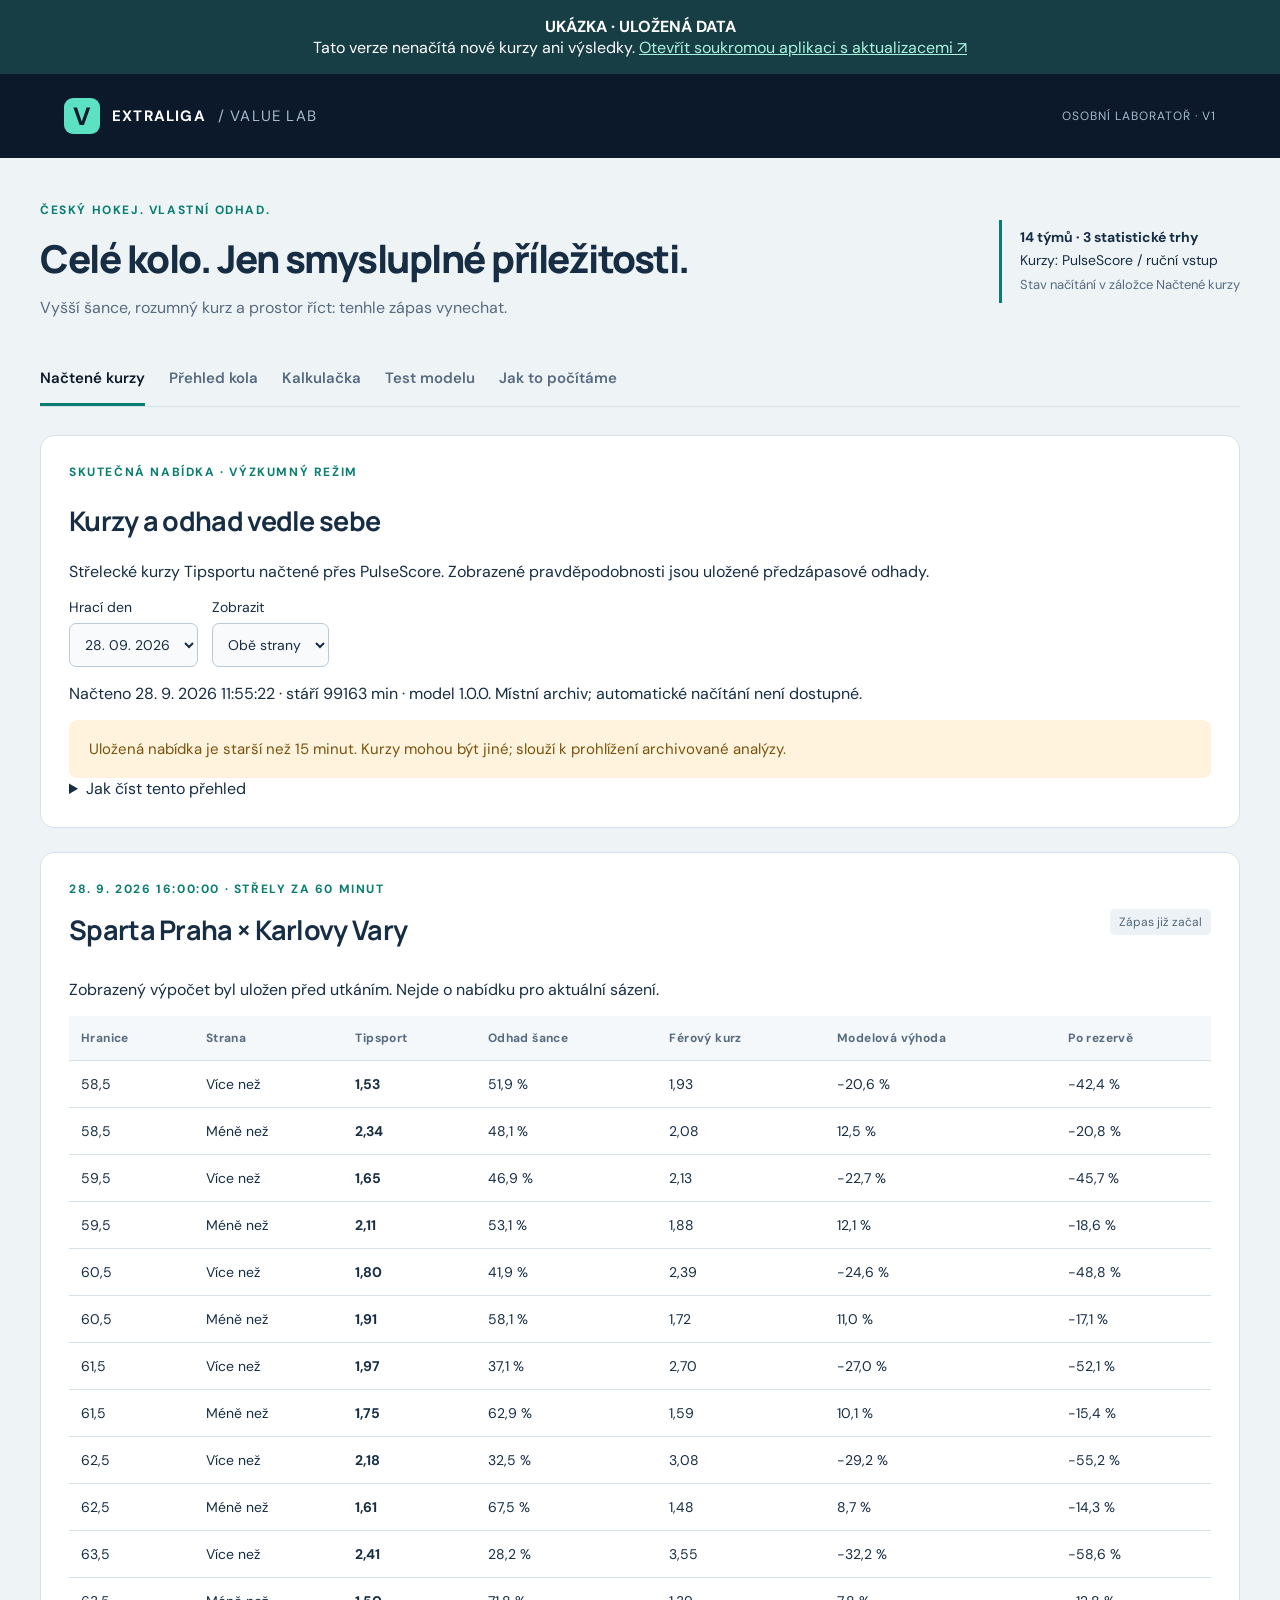
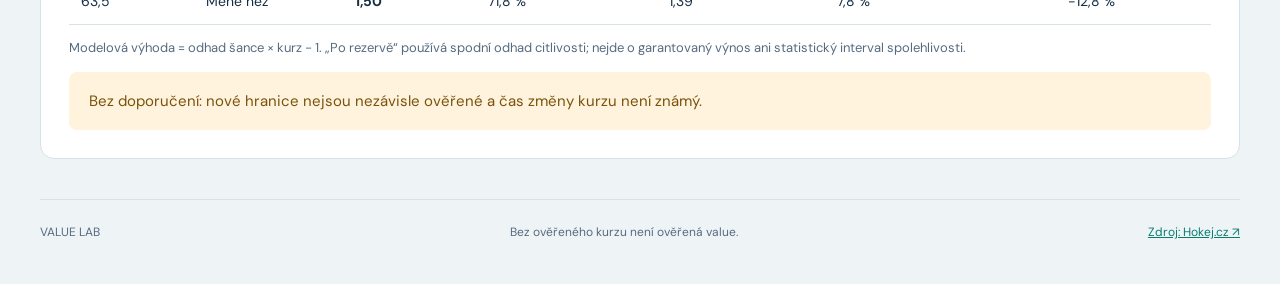
==== index.html @ 3b6b43c5 "Publish static Extraliga Value Lab preview" ====
<!doctype html><html lang="cs"><head><meta charset="utf-8"><meta name="viewport" content="width=device-width,initial-scale=1"><title>Extraliga · Value Lab</title><meta name="description" content="Model pravděpodobností pro extraligu. Férové kurzy, vlastní nabídka Tipsportu a časově oddělené testování."><link rel="icon" type="image/svg+xml" href="data:image/svg+xml,%3Csvg xmlns='http://www.w3.org/2000/svg' viewBox='0 0 32 32'%3E%3Crect width='32' height='32' rx='8' fill='%230b192a'/%3E%3Cpath d='M7 8l9 17L25 8' fill='none' stroke='%235ce1c3' stroke-width='4'/%3E%3C/svg%3E"><link rel="stylesheet" href="style.css"></head><body><aside style="padding:16px;background:#173e45;color:white;text-align:center"><strong>UKÁZKA · ULOŽENÁ DATA</strong><br>Tato verze nenačítá nové kurzy ani výsledky. <a style="color:#a9f5df" href="https://extraliga-value-lab-jakub.jakub-trunecheck.chatgpt.site/">Otevřít soukromou aplikaci s aktualizacemi ↗</a></aside>
<header><a class="brand" href="./"><span class="mark">V</span> EXTRALIGA <span class="brandlight">/ VALUE LAB</span></a><span class="tag">OSOBNÍ LABORATOŘ · V1</span></header>
<main><div class="intro"><div><p class="eyebrow">ČESKÝ HOKEJ. VLASTNÍ ODHAD.</p><h1>Celé kolo. Jen smysluplné příležitosti.</h1><p class="muted">Vyšší šance, rozumný kurz a prostor říct: tenhle zápas vynechat.</p></div><div class="data-status" id="data-status">Připravuji historická data…</div></div>
<nav aria-label="Pohled aplikace"><button class="active" data-view="quotes">Načtené kurzy</button><button data-view="round">Přehled kola</button><button data-view="analyze">Kalkulačka</button><button data-view="test">Test modelu</button><button data-view="method">Jak to počítáme</button></nav>
<section id="quotes" class="view"><div class="panel"><p class="eyebrow">SKUTEČNÁ NABÍDKA · VÝZKUMNÝ REŽIM</p><h2>Kurzy a odhad vedle sebe</h2><p>Střelecké kurzy Tipsportu načtené přes PulseScore. Zobrazené pravděpodobnosti jsou uložené předzápasové odhady.</p><div class="round-controls"><label>Hrací den<select id="odds-date"></select></label><label>Zobrazit<select id="odds-side"><option value="all">Obě strany</option><option value="over">Více než</option><option value="under">Méně než</option></select></label></div><p id="odds-status" aria-live="polite">Načítám uloženou nabídku…</p><div id="odds-context" class="verdict warn"></div><details><summary>Jak číst tento přehled</summary><p>Nejde o živý přenos ani ověřené sázkové tipy. Vyšší šance neznamená automaticky výhodnější kurz. U každého zápasu může být správný závěr nevsadit.</p><p id="odds-receipt" class="small"></p></details></div><div id="odds-games" class="round-cards"></div></section><section id="round" class="view" hidden><div class="panel"><p class="eyebrow">VŠECHNY ZÁPASY VE VYBRANÝ DEN</p><div class="round-controls"><label>Hrací den<input type="date" id="round-date"></label><button id="round-today" class="secondary">Dnes</button><button id="round-next" class="secondary">Nejbližší další hrací den</button><label>Minimální šance (%)<input id="round-prob" type="number" min="50" max="95" step="1" value="65"></label><label>Minimální kurz<input id="round-odds" type="number" min="1.01" max="20" step="0.01" value="1.70"></label></div><p class="small">Vyhodnocují se jednotlivé sázky. 65% odhad stále znamená přibližně 35% riziko neúspěchu, pokud je model správně kalibrovaný. Kombinace sázek do tiketu jistotu nezvyšuje.</p><div id="round-summary" aria-live="polite">Načítám rozpis…</div></div><div id="round-cards" class="round-cards"></div></section>
<section id="analyze" class="view"><div class="workspace"><form id="calculator" class="panel controls"><p class="eyebrow">01 / ZÁPAS A TRH</p><label>Domácí<select id="home" required><option>Načítání týmů…</option></select></label><label>Hosté<select id="away" required><option>Načítání týmů…</option></select></label><label>Statistika<select id="market"><option value="goals">Góly · základní doba</option><option value="shots">Střely na branku · základní doba</option><option value="penalties">Vyloučení · experimentální</option></select></label><div class="two"><label>Strana<select id="side"><option value="over">Over / více než</option><option value="under">Under / méně než</option></select></label><label>Hranice<input id="line" type="number" min="0.5" max="149.5" step="1" value="5.5" required></label></div><label>Desetinný kurz Tipsportu<input id="odds" type="number" min="1.01" max="1000" step="0.01" placeholder="Zadej skutečný kurz, např. 1,95"></label><label class="check"><input id="rules" type="checkbox"> Nabídka platí pro uvedenou dobu hry a definici statistiky.</label><button class="primary" id="calculate" type="submit" disabled>Spočítat férový kurz</button><p class="small">Kalkulačka používá ručně zadaný kurz. Automatickou nabídku najdeš v záložce Načtené kurzy. Žádné sázky se neodesílají.</p></form><div class="results"><div id="result" class="panel result"><p class="eyebrow">02 / ODHAD MODELU</p><h2>Nejdřív data, potom tip.</h2><p class="muted">Načítáme skutečné zápisy minulého ročníku. Výpočet se zpřístupní po ověření dat.</p></div><div class="panel"><h3>Rozložení celkového počtu</h3><div id="distribution" class="distribution"></div><p id="distribution-caption" class="small">Góly a střely počítáme pouze z prvních tří třetin.</p></div></div></div></section>
<section id="test" class="view" hidden><div class="panel"><p class="eyebrow">PŘEDEM ULOŽENÉ PREDIKCE</p><h2>Jak model dopadl v dalších zápasech</h2><div id="prospective-results" aria-live="polite">Načítám vyhodnocení…</div></div><div id="test-content" class="panel"><h2>Časově oddělené testování</h2><p>Model se uzamkne před načtením dnešních zápasů.</p></div></section>
<section id="method" class="view" hidden><div id="method-content" class="panel"><h2>Odhad není jistota</h2><p>Výpočet zohlední sílu útoku, obrany soupeře, domácí prostředí a stáří zápasů. Nejistota i výsledky historického testu budou viditelné u modelu.</p></div></section>
<footer>VALUE LAB <span>Bez ověřeného kurzu není ověřená value.</span><a href="https://www.hokej.cz/tipsport-extraliga/zapasy?matchList-filter-season=2025&matchList-filter-competition=7397&do=matchList-view-all" target="_blank" rel="noreferrer">Zdroj: Hokej.cz ↗</a></footer></main><script type="module" src="app.js"></script><script type="module" src="evaluation-ui.js"></script></body></html>
---- style.css ----
@import url('https://fonts.googleapis.com/css2?family=DM+Sans:wght@400;500;600;700&family=Manrope:wght@400;500;600;700;800&display=swap');
#holdout-market{font:inherit;border:1px solid #b9c9d5;border-radius:6px;padding:10px;margin:16px 0;background:#f8fafb;color:#162d44}
.round-controls{display:flex;flex-wrap:wrap;gap:14px;align-items:end}.round-controls label,.offer-form label{display:grid;gap:7px;font-size:14px}.round-controls input,.offer-form input:not([type=checkbox]),.offer-form select{font:inherit;color:#162d44;border:1px solid #b9c9d5;background:#f8fafb;border-radius:7px;padding:11px;min-width:0;width:100%}.round-controls input[type=number]{max-width:165px}.secondary{background:#0b192a;color:white;border:0;padding:13px 17px;border-radius:7px;font:inherit;font-size:14px}.round-totals{display:flex;gap:28px;flex-wrap:wrap;margin:24px 0}.round-totals strong{font-size:24px;margin-right:5px}.round-totals span{font-size:14px}.round-cards{display:grid;gap:24px;margin-top:24px}.game-header{display:flex;gap:20px;justify-content:space-between;align-items:center}.game-header h2{margin:8px 0 15px}.game-header .pill{white-space:nowrap;background:#edf2f6;color:#52667b}.game-header .candidate{background:#e2f6ef;color:#08664b}.round-reason{color:#566b80;font-size:15px;line-height:1.6;margin-top:0}.offer-details{border-top:1px solid #d7e1e8;padding-top:16px;margin-top:16px}.offer-details summary{cursor:pointer;font-weight:600;font-size:14px}.offer-form{display:grid;grid-template-columns:2fr 1fr 1fr 1fr;gap:12px;align-items:end;margin-top:20px}.offer-form .offer-check{display:flex;align-items:center;grid-column:1/4;font-size:13px}.offer-form input[type=checkbox]{accent-color:#087d70}.offer-results{display:grid;gap:10px;margin-top:18px}nav{overflow-x:auto}nav button{white-space:nowrap}@media(max-width:650px){.round-controls{display:grid;grid-template-columns:1fr 1fr}.round-controls label:first-child{grid-column:1/-1}.game-header{align-items:flex-start;flex-direction:column;gap:0}.game-header h2{font-size:23px}.offer-form{grid-template-columns:1fr 1fr}.offer-form .offer-check{grid-column:1/-1}.offer-form button{grid-column:1/-1}.round-totals{gap:12px}}
:root{font-family:'DM Sans',sans-serif;color:#162d44;background:#eef3f6;font-size:16px;--ink:#0b192a;--teal:#087d70;--muted:#566b80;--line:#d7e1e8;--mint:#5ce1c3}*{box-sizing:border-box}body{margin:0}header{background:var(--ink);color:white;min-height:84px;padding:22px max(5vw,20px);display:flex;align-items:center;justify-content:space-between;gap:20px}.brand{text-decoration:none;color:inherit;display:flex;align-items:center;gap:12px;font-size:15px;letter-spacing:1.2px;font-weight:700}.mark{display:grid;place-items:center;background:var(--mint);color:var(--ink);font-size:25px;width:36px;height:36px;border-radius:9px;letter-spacing:-3px;padding-right:3px}.brandlight{font-weight:400;color:#a8bacd}.tag{font-size:12px;letter-spacing:1px;color:#a8bacd}main{max-width:1320px;margin:auto;padding:44px 40px 20px}.intro{display:flex;justify-content:space-between;align-items:center;gap:28px;margin-bottom:32px}.eyebrow{font-size:12px;font-weight:700;letter-spacing:1.6px;color:var(--teal);margin:0 0 14px}h1,h2,h3{font-family:Manrope,sans-serif}h1{font-size:clamp(28px,3vw,42px);letter-spacing:-1.5px;margin:0 0 10px;font-weight:800}h2{font-size:27px;letter-spacing:-.7px}h3{font-size:17px;margin:0 0 18px}.muted,.small{color:var(--muted);line-height:1.6}.muted{margin:0}.small{font-size:13px}.data-status{font-size:14px;line-height:1.7;border-left:3px solid var(--teal);padding:6px 0 6px 18px;min-width:180px}nav{display:flex;gap:24px;border-bottom:1px solid var(--line);margin-bottom:28px}button{font:inherit;cursor:pointer}nav button{padding:15px 0;border:0;border-bottom:3px solid transparent;background:none;color:var(--muted);font-size:15px;font-weight:600}nav button.active{color:var(--ink);border-bottom-color:var(--teal)}.workspace{display:grid;grid-template-columns:350px 1fr;gap:24px}.panel{background:white;border:1px solid var(--line);border-radius:14px;padding:28px}.controls label{display:block;margin:0 0 18px;font-size:14px;font-weight:500}.controls select,.controls input:not([type=checkbox]){width:100%;padding:12px 10px;background:#f8fafb;border:1px solid #b9c9d5;border-radius:7px;margin-top:8px;color:var(--ink);font:inherit;min-height:46px}.two{display:grid;grid-template-columns:1fr 1fr;gap:12px}.controls .check{display:flex;gap:9px;font-size:13px;line-height:1.5;color:var(--muted);align-items:flex-start}.check input{margin-top:4px;accent-color:var(--teal)}.primary{width:100%;border:0;border-radius:8px;padding:14px;background:var(--ink);color:white;font-weight:600}.primary:hover{background:#1c3c58}.primary:disabled{opacity:.5;cursor:wait}.results{display:grid;gap:24px;align-content:start}.result{border-top:4px solid var(--teal)}.metrics{display:grid;grid-template-columns:repeat(3,1fr);gap:20px;margin:26px 0}.metric span{display:block;font-size:14px;color:var(--muted);margin-bottom:8px}.metric b{font-family:Manrope,sans-serif;font-size:36px;letter-spacing:-1px}.metric em{display:block;font-size:12px;font-style:normal;color:var(--muted);margin-top:7px}.verdict{padding:17px 20px;background:#eef4f8;border-radius:8px;line-height:1.6;font-size:15px}.verdict.good{background:#e2f6ef;color:#08664b}.verdict.warn{background:#fff3de;color:#79520b}.distribution{display:flex;align-items:flex-end;height:145px;gap:3px;padding-top:15px}.bar{background:#d5e0e8;flex:1;position:relative;min-width:0;border-radius:3px 3px 0 0}.bar.selected{background:var(--teal)}.bar span{position:absolute;top:100%;left:50%;transform:translateX(-50%);font-size:11px;color:var(--muted);padding-top:5px}.distribution+.small{margin-top:30px}.callout{border-left:3px solid #d9972e;background:#fff6e6;padding:16px 20px;line-height:1.6;margin:18px 0}.table-wrap{overflow:auto}table{border-collapse:collapse;width:100%;font-size:14px}th,td{text-align:left;padding:14px 12px;border-bottom:1px solid var(--line);white-space:nowrap}th{font-size:12px;letter-spacing:.4px;color:var(--muted);background:#f5f8fa}.test-grid{display:grid;grid-template-columns:1fr 1fr;gap:24px;margin-bottom:24px}.pill{display:inline-block;padding:5px 9px;border-radius:5px;font-size:12px;background:#e7f2ef;color:#176a59}.method-grid{display:grid;grid-template-columns:1fr 1fr;gap:24px}.method-grid p,.method-grid li{line-height:1.7;color:var(--muted)}a{color:var(--teal)}footer{display:flex;gap:20px;justify-content:space-between;margin-top:40px;padding:24px 0;border-top:1px solid var(--line);font-size:12px;color:var(--muted)}button:focus-visible,a:focus-visible,input:focus-visible,select:focus-visible{outline:3px solid #159b89;outline-offset:3px}[hidden]{display:none!important}@media(max-width:860px){main{padding:28px 20px}.workspace{grid-template-columns:1fr}.intro{align-items:flex-start;flex-direction:column;gap:15px}.data-status{font-size:13px}.tag{display:none}.test-grid,.method-grid{grid-template-columns:1fr}.panel{padding:22px}.metrics{gap:10px}.metric b{font-size:29px}footer{flex-wrap:wrap}nav{gap:20px}nav button{font-size:14px}.brand{font-size:12px;gap:8px}}@media(prefers-reduced-motion:no-preference){button{transition:background .15s}}
.round-cards{grid-template-columns:minmax(0,1fr)}.panel{min-width:0}.round-controls select{font:inherit;padding:11px;border:1px solid #b9c9d5;border-radius:7px;background:#f8fafb;color:#162d44;min-height:44px;max-width:100%}
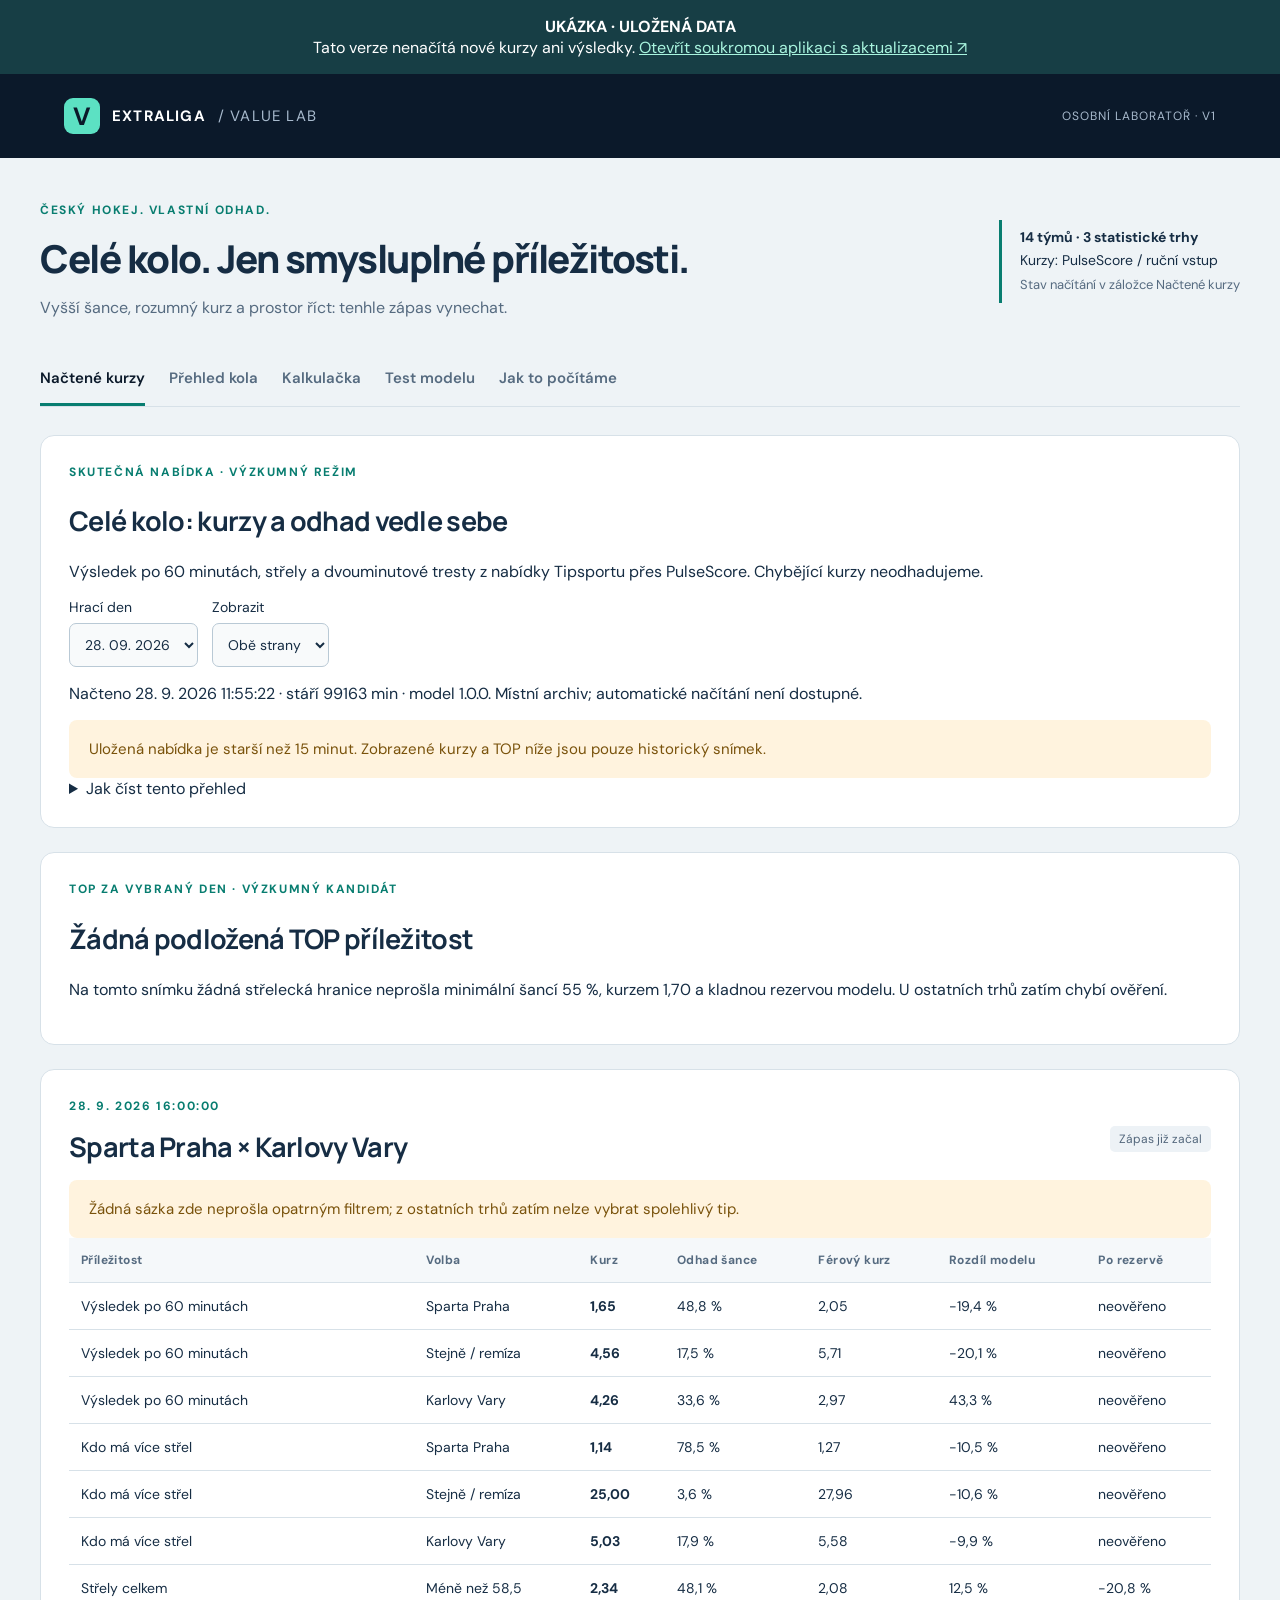
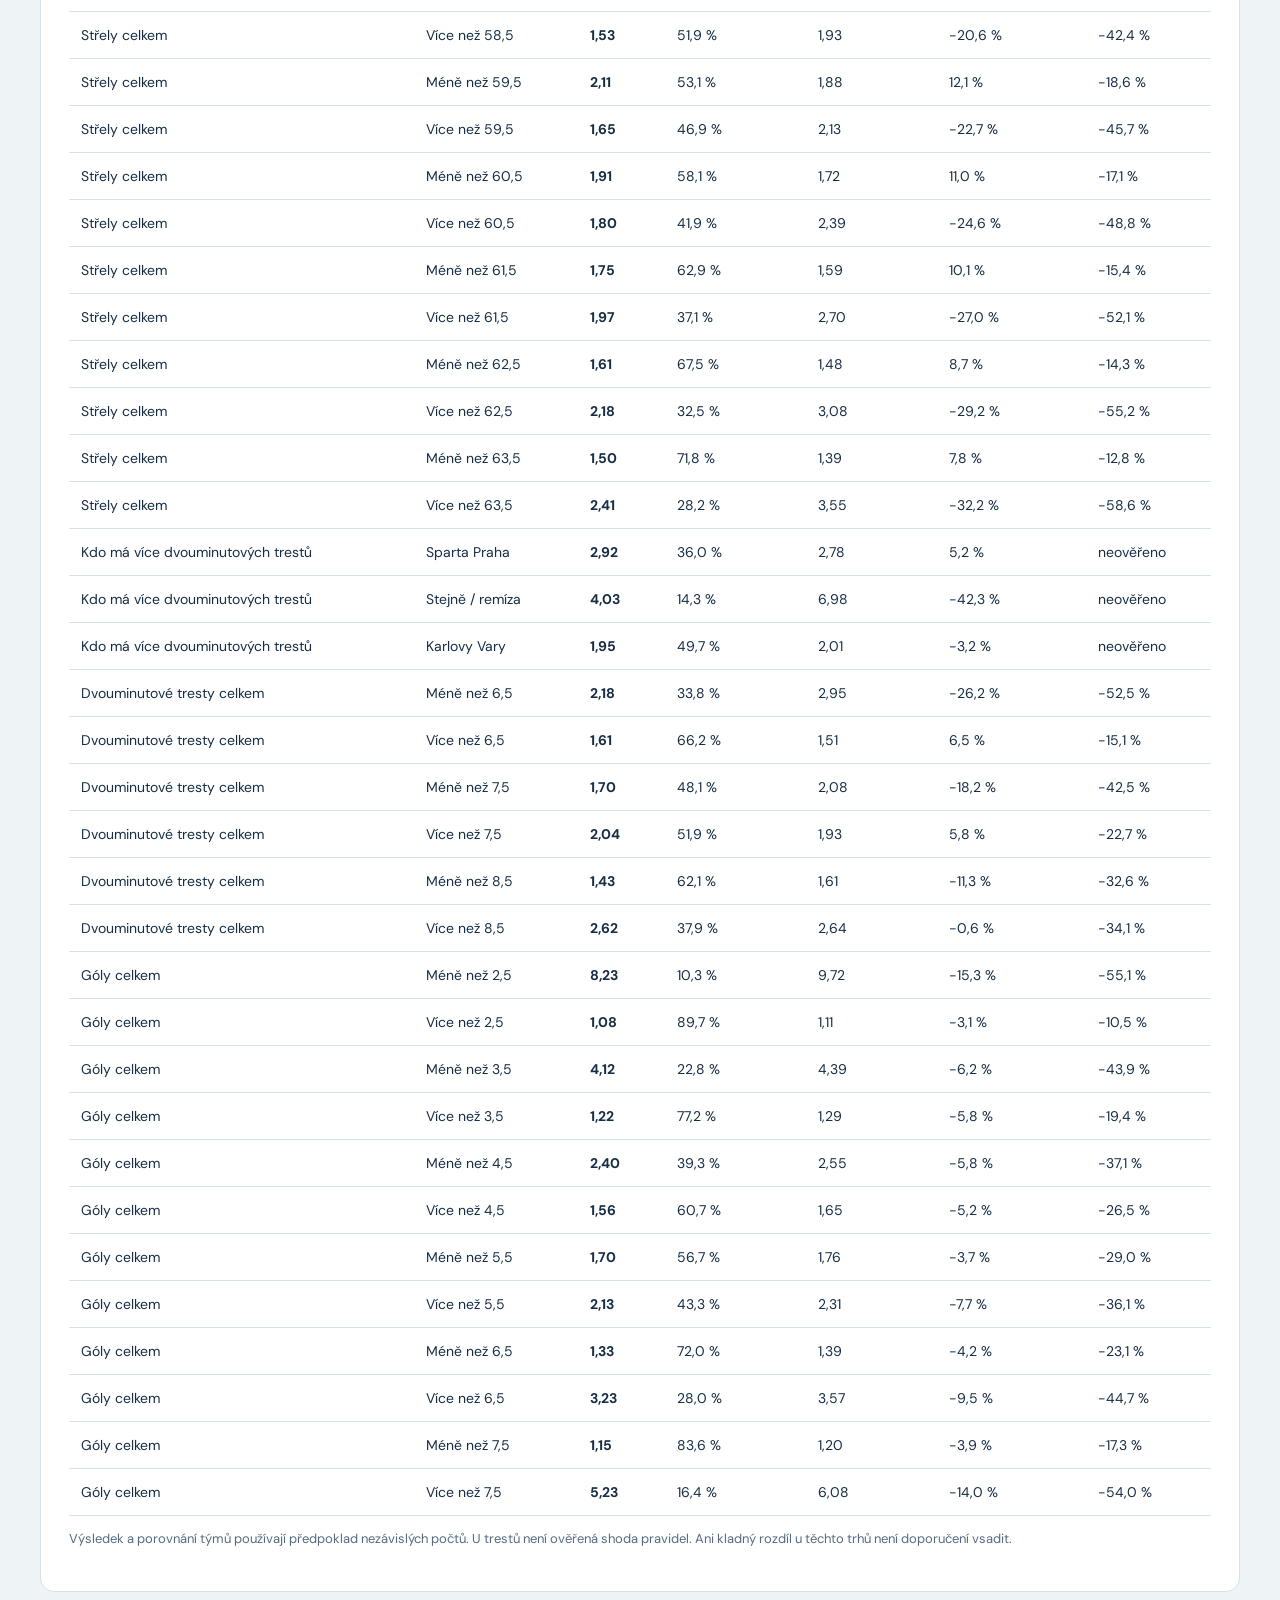
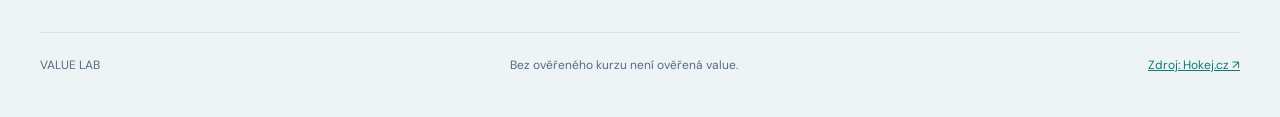
==== commit c18eefb1: "Show full-round archived odds comparison in demo" ====
--- a/index.html
+++ b/index.html
@@ -2,7 +2,7 @@
 <header><a class="brand" href="./"><span class="mark">V</span> EXTRALIGA <span class="brandlight">/ VALUE LAB</span></a><span class="tag">OSOBNÍ LABORATOŘ · V1</span></header>
 <main><div class="intro"><div><p class="eyebrow">ČESKÝ HOKEJ. VLASTNÍ ODHAD.</p><h1>Celé kolo. Jen smysluplné příležitosti.</h1><p class="muted">Vyšší šance, rozumný kurz a prostor říct: tenhle zápas vynechat.</p></div><div class="data-status" id="data-status">Připravuji historická data…</div></div>
 <nav aria-label="Pohled aplikace"><button class="active" data-view="quotes">Načtené kurzy</button><button data-view="round">Přehled kola</button><button data-view="analyze">Kalkulačka</button><button data-view="test">Test modelu</button><button data-view="method">Jak to počítáme</button></nav>
-<section id="quotes" class="view"><div class="panel"><p class="eyebrow">SKUTEČNÁ NABÍDKA · VÝZKUMNÝ REŽIM</p><h2>Kurzy a odhad vedle sebe</h2><p>Střelecké kurzy Tipsportu načtené přes PulseScore. Zobrazené pravděpodobnosti jsou uložené předzápasové odhady.</p><div class="round-controls"><label>Hrací den<select id="odds-date"></select></label><label>Zobrazit<select id="odds-side"><option value="all">Obě strany</option><option value="over">Více než</option><option value="under">Méně než</option></select></label></div><p id="odds-status" aria-live="polite">Načítám uloženou nabídku…</p><div id="odds-context" class="verdict warn"></div><details><summary>Jak číst tento přehled</summary><p>Nejde o živý přenos ani ověřené sázkové tipy. Vyšší šance neznamená automaticky výhodnější kurz. U každého zápasu může být správný závěr nevsadit.</p><p id="odds-receipt" class="small"></p></details></div><div id="odds-games" class="round-cards"></div></section><section id="round" class="view" hidden><div class="panel"><p class="eyebrow">VŠECHNY ZÁPASY VE VYBRANÝ DEN</p><div class="round-controls"><label>Hrací den<input type="date" id="round-date"></label><button id="round-today" class="secondary">Dnes</button><button id="round-next" class="secondary">Nejbližší další hrací den</button><label>Minimální šance (%)<input id="round-prob" type="number" min="50" max="95" step="1" value="65"></label><label>Minimální kurz<input id="round-odds" type="number" min="1.01" max="20" step="0.01" value="1.70"></label></div><p class="small">Vyhodnocují se jednotlivé sázky. 65% odhad stále znamená přibližně 35% riziko neúspěchu, pokud je model správně kalibrovaný. Kombinace sázek do tiketu jistotu nezvyšuje.</p><div id="round-summary" aria-live="polite">Načítám rozpis…</div></div><div id="round-cards" class="round-cards"></div></section>
+<section id="quotes" class="view"><div class="panel"><p class="eyebrow">SKUTEČNÁ NABÍDKA · VÝZKUMNÝ REŽIM</p><h2>Celé kolo: kurzy a odhad vedle sebe</h2><p>Výsledek po 60 minutách, střely a dvouminutové tresty z nabídky Tipsportu přes PulseScore. Chybějící kurzy neodhadujeme.</p><div class="round-controls"><label>Hrací den<select id="odds-date"></select></label><label>Zobrazit<select id="odds-side"><option value="all">Obě strany</option><option value="over">Více než</option><option value="under">Méně než</option></select></label></div><p id="odds-status" aria-live="polite">Načítám uloženou nabídku…</p><div id="odds-context" class="verdict warn"></div><details><summary>Jak číst tento přehled</summary><p>Modelový rozdíl je odhad šance krát kurz minus 1. Výsledek, porovnání týmů a tresty zatím nemají samostatné ověření. U každého zápasu může být nejlepší nevsadit.</p><p id="odds-receipt" class="small"></p></details></div><div id="odds-games" class="round-cards"></div></section><section id="round" class="view" hidden><div class="panel"><p class="eyebrow">VŠECHNY ZÁPASY VE VYBRANÝ DEN</p><div class="round-controls"><label>Hrací den<input type="date" id="round-date"></label><button id="round-today" class="secondary">Dnes</button><button id="round-next" class="secondary">Nejbližší další hrací den</button><label>Minimální šance (%)<input id="round-prob" type="number" min="50" max="95" step="1" value="65"></label><label>Minimální kurz<input id="round-odds" type="number" min="1.01" max="20" step="0.01" value="1.70"></label></div><p class="small">Vyhodnocují se jednotlivé sázky. 65% odhad stále znamená přibližně 35% riziko neúspěchu, pokud je model správně kalibrovaný. Kombinace sázek do tiketu jistotu nezvyšuje.</p><div id="round-summary" aria-live="polite">Načítám rozpis…</div></div><div id="round-cards" class="round-cards"></div></section>
 <section id="analyze" class="view"><div class="workspace"><form id="calculator" class="panel controls"><p class="eyebrow">01 / ZÁPAS A TRH</p><label>Domácí<select id="home" required><option>Načítání týmů…</option></select></label><label>Hosté<select id="away" required><option>Načítání týmů…</option></select></label><label>Statistika<select id="market"><option value="goals">Góly · základní doba</option><option value="shots">Střely na branku · základní doba</option><option value="penalties">Vyloučení · experimentální</option></select></label><div class="two"><label>Strana<select id="side"><option value="over">Over / více než</option><option value="under">Under / méně než</option></select></label><label>Hranice<input id="line" type="number" min="0.5" max="149.5" step="1" value="5.5" required></label></div><label>Desetinný kurz Tipsportu<input id="odds" type="number" min="1.01" max="1000" step="0.01" placeholder="Zadej skutečný kurz, např. 1,95"></label><label class="check"><input id="rules" type="checkbox"> Nabídka platí pro uvedenou dobu hry a definici statistiky.</label><button class="primary" id="calculate" type="submit" disabled>Spočítat férový kurz</button><p class="small">Kalkulačka používá ručně zadaný kurz. Automatickou nabídku najdeš v záložce Načtené kurzy. Žádné sázky se neodesílají.</p></form><div class="results"><div id="result" class="panel result"><p class="eyebrow">02 / ODHAD MODELU</p><h2>Nejdřív data, potom tip.</h2><p class="muted">Načítáme skutečné zápisy minulého ročníku. Výpočet se zpřístupní po ověření dat.</p></div><div class="panel"><h3>Rozložení celkového počtu</h3><div id="distribution" class="distribution"></div><p id="distribution-caption" class="small">Góly a střely počítáme pouze z prvních tří třetin.</p></div></div></div></section>
 <section id="test" class="view" hidden><div class="panel"><p class="eyebrow">PŘEDEM ULOŽENÉ PREDIKCE</p><h2>Jak model dopadl v dalších zápasech</h2><div id="prospective-results" aria-live="polite">Načítám vyhodnocení…</div></div><div id="test-content" class="panel"><h2>Časově oddělené testování</h2><p>Model se uzamkne před načtením dnešních zápasů.</p></div></section>
 <section id="method" class="view" hidden><div id="method-content" class="panel"><h2>Odhad není jistota</h2><p>Výpočet zohlední sílu útoku, obrany soupeře, domácí prostředí a stáří zápasů. Nejistota i výsledky historického testu budou viditelné u modelu.</p></div></section>
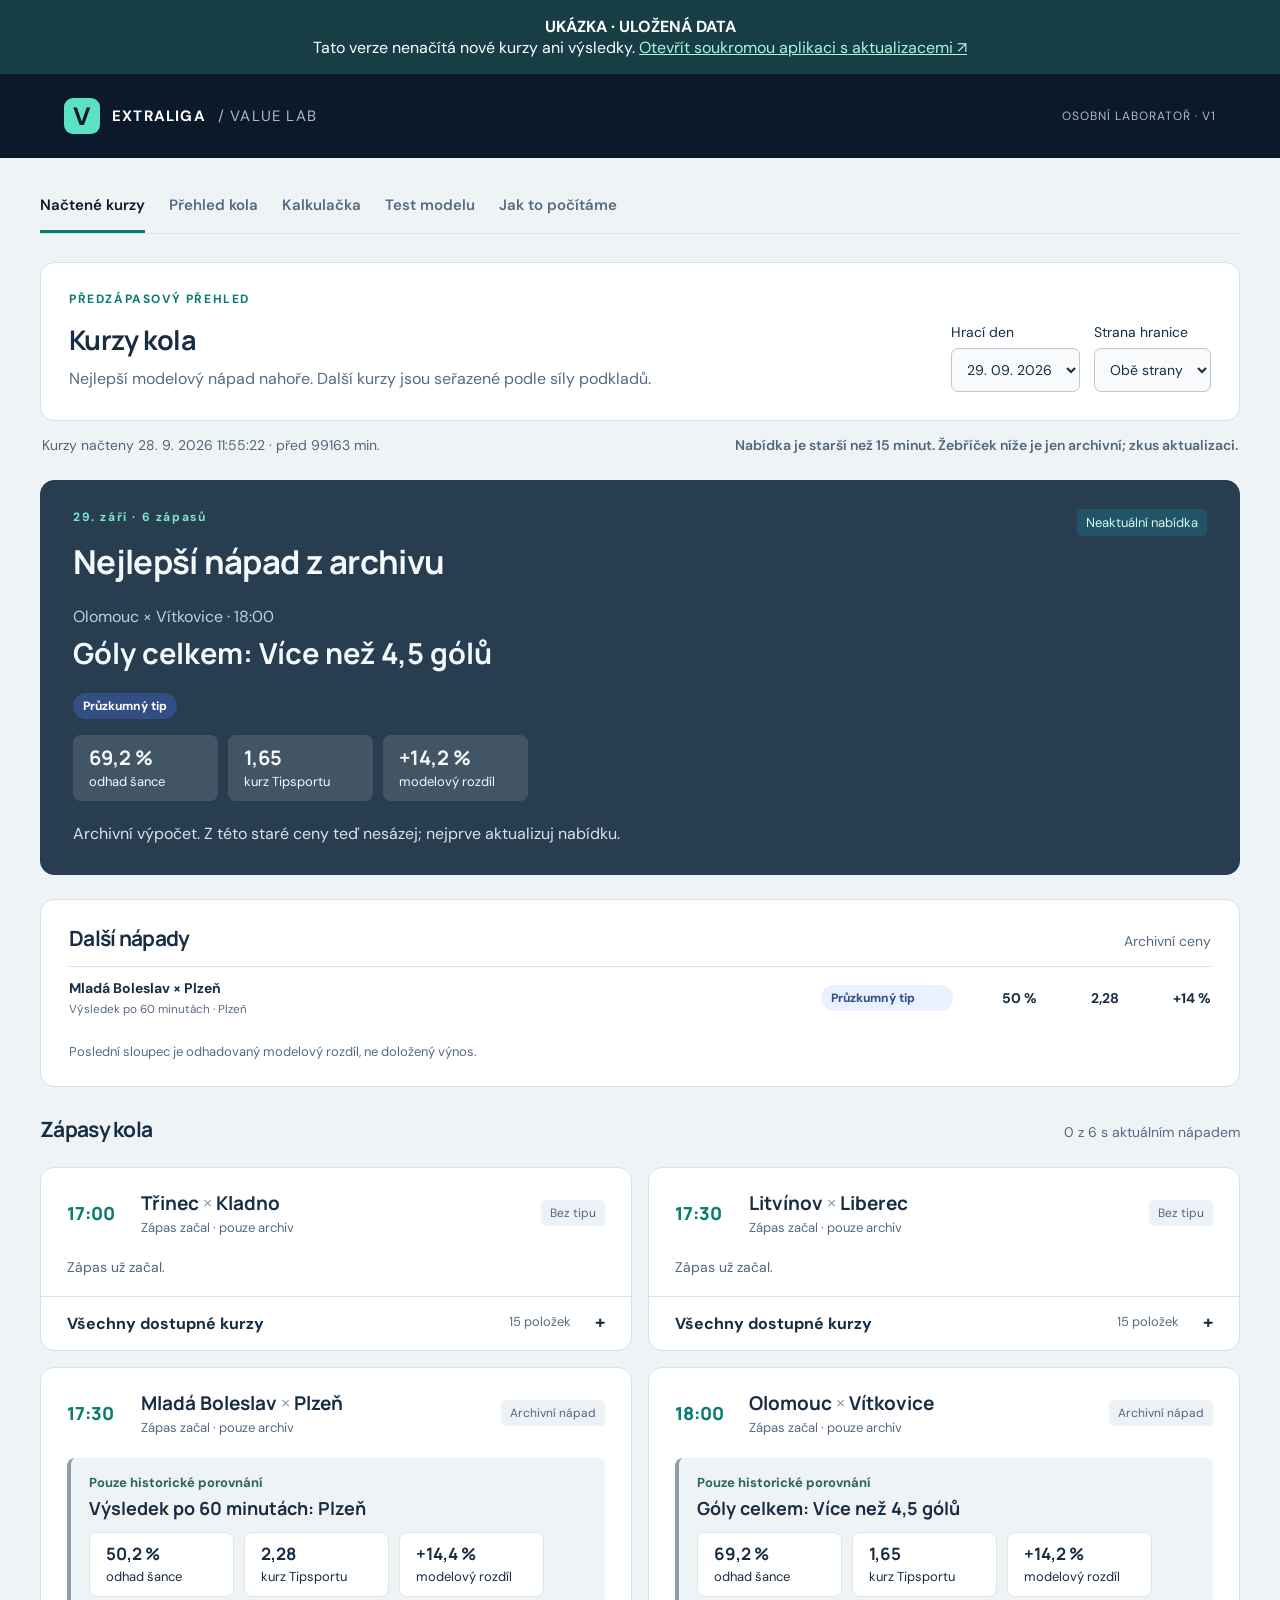
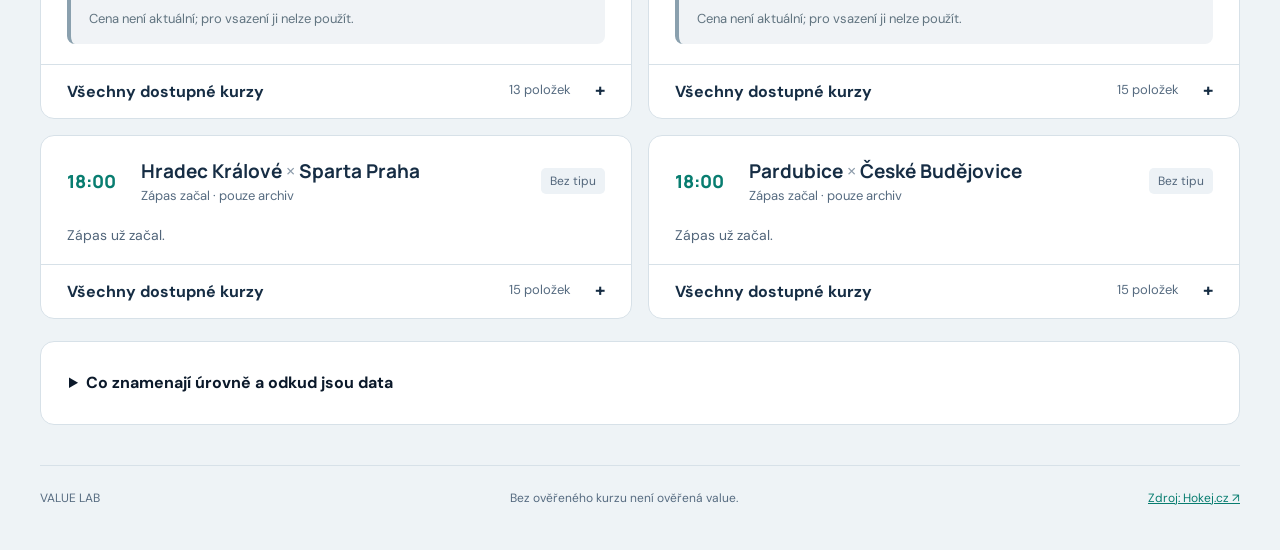
==== commit 86b5cfd1: "Restore ranked picks in public demo" ====
--- a/index.html
+++ b/index.html
@@ -2,7 +2,7 @@
 <header><a class="brand" href="./"><span class="mark">V</span> EXTRALIGA <span class="brandlight">/ VALUE LAB</span></a><span class="tag">OSOBNÍ LABORATOŘ · V1</span></header>
 <main><div class="intro"><div><p class="eyebrow">ČESKÝ HOKEJ. VLASTNÍ ODHAD.</p><h1>Celé kolo. Jen smysluplné příležitosti.</h1><p class="muted">Vyšší šance, rozumný kurz a prostor říct: tenhle zápas vynechat.</p></div><div class="data-status" id="data-status">Připravuji historická data…</div></div>
 <nav aria-label="Pohled aplikace"><button class="active" data-view="quotes">Načtené kurzy</button><button data-view="round">Přehled kola</button><button data-view="analyze">Kalkulačka</button><button data-view="test">Test modelu</button><button data-view="method">Jak to počítáme</button></nav>
-<section id="quotes" class="view"><div class="panel"><p class="eyebrow">SKUTEČNÁ NABÍDKA · VÝZKUMNÝ REŽIM</p><h2>Celé kolo: kurzy a odhad vedle sebe</h2><p>Výsledek po 60 minutách, střely a dvouminutové tresty z nabídky Tipsportu přes PulseScore. Chybějící kurzy neodhadujeme.</p><div class="round-controls"><label>Hrací den<select id="odds-date"></select></label><label>Zobrazit<select id="odds-side"><option value="all">Obě strany</option><option value="over">Více než</option><option value="under">Méně než</option></select></label></div><p id="odds-status" aria-live="polite">Načítám uloženou nabídku…</p><div id="odds-context" class="verdict warn"></div><details><summary>Jak číst tento přehled</summary><p>Modelový rozdíl je odhad šance krát kurz minus 1. Výsledek, porovnání týmů a tresty zatím nemají samostatné ověření. U každého zápasu může být nejlepší nevsadit.</p><p id="odds-receipt" class="small"></p></details></div><div id="odds-games" class="round-cards"></div></section><section id="round" class="view" hidden><div class="panel"><p class="eyebrow">VŠECHNY ZÁPASY VE VYBRANÝ DEN</p><div class="round-controls"><label>Hrací den<input type="date" id="round-date"></label><button id="round-today" class="secondary">Dnes</button><button id="round-next" class="secondary">Nejbližší další hrací den</button><label>Minimální šance (%)<input id="round-prob" type="number" min="50" max="95" step="1" value="65"></label><label>Minimální kurz<input id="round-odds" type="number" min="1.01" max="20" step="0.01" value="1.70"></label></div><p class="small">Vyhodnocují se jednotlivé sázky. 65% odhad stále znamená přibližně 35% riziko neúspěchu, pokud je model správně kalibrovaný. Kombinace sázek do tiketu jistotu nezvyšuje.</p><div id="round-summary" aria-live="polite">Načítám rozpis…</div></div><div id="round-cards" class="round-cards"></div></section>
+<section id="quotes" class="view"><div class="panel odds-toolbar"><div><p class="eyebrow">PŘEDZÁPASOVÝ PŘEHLED</p><h2>Kurzy kola</h2><p class="muted">Nejlepší modelový nápad nahoře. Další kurzy jsou seřazené podle síly podkladů.</p></div><div class="round-controls"><label>Hrací den<select id="odds-date"></select></label><label>Strana hranice<select id="odds-side"><option value="all">Obě strany</option><option value="over">Více než</option><option value="under">Méně než</option></select></label></div></div><div class="odds-meta"><p id="odds-status" aria-live="polite">Načítám uloženou nabídku…</p><p id="odds-context"></p></div><div id="odds-games" class="round-cards"></div><details class="panel odds-method"><summary>Co znamenají úrovně a odkud jsou data</summary><p><strong>S rezervou:</strong> střelecký trh má kladný modelový rozdíl i po rezervě. <strong>Možná value:</strong> střely mají kladný základní rozdíl, ale rezerva už nevyjde. <strong>Průzkumný tip:</strong> výsledek, více střel nebo góly vypadají podle modelu zajímavě, ale hodnota těchto kurzů zatím není historicky ověřená. Tresty do žebříčku nevstupují.</p><p>Kurzy Tipsportu přicházejí přes PulseScore. Čas stažení nemusí být časem poslední změny kurzu u Tipsportu. Modelový rozdíl = odhad šance × kurz − 1; ani kladné číslo není doložený výnos. Prahy žebříčku jsou praktická heuristika, ne zkalibrovaná sázková strategie.</p><p id="odds-check-detail" class="small"></p><p id="odds-receipt" class="small"></p></details></section><section id="round" class="view" hidden><div class="panel"><p class="eyebrow">VŠECHNY ZÁPASY VE VYBRANÝ DEN</p><div class="round-controls"><label>Hrací den<input type="date" id="round-date"></label><button id="round-today" class="secondary">Dnes</button><button id="round-next" class="secondary">Nejbližší další hrací den</button><label>Minimální šance (%)<input id="round-prob" type="number" min="50" max="95" step="1" value="65"></label><label>Minimální kurz<input id="round-odds" type="number" min="1.01" max="20" step="0.01" value="1.70"></label></div><p class="small">Vyhodnocují se jednotlivé sázky. 65% odhad stále znamená přibližně 35% riziko neúspěchu, pokud je model správně kalibrovaný. Kombinace sázek do tiketu jistotu nezvyšuje.</p><div id="round-summary" aria-live="polite">Načítám rozpis…</div></div><div id="round-cards" class="round-cards"></div></section>
 <section id="analyze" class="view"><div class="workspace"><form id="calculator" class="panel controls"><p class="eyebrow">01 / ZÁPAS A TRH</p><label>Domácí<select id="home" required><option>Načítání týmů…</option></select></label><label>Hosté<select id="away" required><option>Načítání týmů…</option></select></label><label>Statistika<select id="market"><option value="goals">Góly · základní doba</option><option value="shots">Střely na branku · základní doba</option><option value="penalties">Vyloučení · experimentální</option></select></label><div class="two"><label>Strana<select id="side"><option value="over">Over / více než</option><option value="under">Under / méně než</option></select></label><label>Hranice<input id="line" type="number" min="0.5" max="149.5" step="1" value="5.5" required></label></div><label>Desetinný kurz Tipsportu<input id="odds" type="number" min="1.01" max="1000" step="0.01" placeholder="Zadej skutečný kurz, např. 1,95"></label><label class="check"><input id="rules" type="checkbox"> Nabídka platí pro uvedenou dobu hry a definici statistiky.</label><button class="primary" id="calculate" type="submit" disabled>Spočítat férový kurz</button><p class="small">Kalkulačka používá ručně zadaný kurz. Automatickou nabídku najdeš v záložce Načtené kurzy. Žádné sázky se neodesílají.</p></form><div class="results"><div id="result" class="panel result"><p class="eyebrow">02 / ODHAD MODELU</p><h2>Nejdřív data, potom tip.</h2><p class="muted">Načítáme skutečné zápisy minulého ročníku. Výpočet se zpřístupní po ověření dat.</p></div><div class="panel"><h3>Rozložení celkového počtu</h3><div id="distribution" class="distribution"></div><p id="distribution-caption" class="small">Góly a střely počítáme pouze z prvních tří třetin.</p></div></div></div></section>
 <section id="test" class="view" hidden><div class="panel"><p class="eyebrow">PŘEDEM ULOŽENÉ PREDIKCE</p><h2>Jak model dopadl v dalších zápasech</h2><div id="prospective-results" aria-live="polite">Načítám vyhodnocení…</div></div><div id="test-content" class="panel"><h2>Časově oddělené testování</h2><p>Model se uzamkne před načtením dnešních zápasů.</p></div></section>
 <section id="method" class="view" hidden><div id="method-content" class="panel"><h2>Odhad není jistota</h2><p>Výpočet zohlední sílu útoku, obrany soupeře, domácí prostředí a stáří zápasů. Nejistota i výsledky historického testu budou viditelné u modelu.</p></div></section>
--- a/style.css
+++ b/style.css
@@ -3,3 +3,7 @@
 .round-controls{display:flex;flex-wrap:wrap;gap:14px;align-items:end}.round-controls label,.offer-form label{display:grid;gap:7px;font-size:14px}.round-controls input,.offer-form input:not([type=checkbox]),.offer-form select{font:inherit;color:#162d44;border:1px solid #b9c9d5;background:#f8fafb;border-radius:7px;padding:11px;min-width:0;width:100%}.round-controls input[type=number]{max-width:165px}.secondary{background:#0b192a;color:white;border:0;padding:13px 17px;border-radius:7px;font:inherit;font-size:14px}.round-totals{display:flex;gap:28px;flex-wrap:wrap;margin:24px 0}.round-totals strong{font-size:24px;margin-right:5px}.round-totals span{font-size:14px}.round-cards{display:grid;gap:24px;margin-top:24px}.game-header{display:flex;gap:20px;justify-content:space-between;align-items:center}.game-header h2{margin:8px 0 15px}.game-header .pill{white-space:nowrap;background:#edf2f6;color:#52667b}.game-header .candidate{background:#e2f6ef;color:#08664b}.round-reason{color:#566b80;font-size:15px;line-height:1.6;margin-top:0}.offer-details{border-top:1px solid #d7e1e8;padding-top:16px;margin-top:16px}.offer-details summary{cursor:pointer;font-weight:600;font-size:14px}.offer-form{display:grid;grid-template-columns:2fr 1fr 1fr 1fr;gap:12px;align-items:end;margin-top:20px}.offer-form .offer-check{display:flex;align-items:center;grid-column:1/4;font-size:13px}.offer-form input[type=checkbox]{accent-color:#087d70}.offer-results{display:grid;gap:10px;margin-top:18px}nav{overflow-x:auto}nav button{white-space:nowrap}@media(max-width:650px){.round-controls{display:grid;grid-template-columns:1fr 1fr}.round-controls label:first-child{grid-column:1/-1}.game-header{align-items:flex-start;flex-direction:column;gap:0}.game-header h2{font-size:23px}.offer-form{grid-template-columns:1fr 1fr}.offer-form .offer-check{grid-column:1/-1}.offer-form button{grid-column:1/-1}.round-totals{gap:12px}}
 :root{font-family:'DM Sans',sans-serif;color:#162d44;background:#eef3f6;font-size:16px;--ink:#0b192a;--teal:#087d70;--muted:#566b80;--line:#d7e1e8;--mint:#5ce1c3}*{box-sizing:border-box}body{margin:0}header{background:var(--ink);color:white;min-height:84px;padding:22px max(5vw,20px);display:flex;align-items:center;justify-content:space-between;gap:20px}.brand{text-decoration:none;color:inherit;display:flex;align-items:center;gap:12px;font-size:15px;letter-spacing:1.2px;font-weight:700}.mark{display:grid;place-items:center;background:var(--mint);color:var(--ink);font-size:25px;width:36px;height:36px;border-radius:9px;letter-spacing:-3px;padding-right:3px}.brandlight{font-weight:400;color:#a8bacd}.tag{font-size:12px;letter-spacing:1px;color:#a8bacd}main{max-width:1320px;margin:auto;padding:44px 40px 20px}.intro{display:flex;justify-content:space-between;align-items:center;gap:28px;margin-bottom:32px}.eyebrow{font-size:12px;font-weight:700;letter-spacing:1.6px;color:var(--teal);margin:0 0 14px}h1,h2,h3{font-family:Manrope,sans-serif}h1{font-size:clamp(28px,3vw,42px);letter-spacing:-1.5px;margin:0 0 10px;font-weight:800}h2{font-size:27px;letter-spacing:-.7px}h3{font-size:17px;margin:0 0 18px}.muted,.small{color:var(--muted);line-height:1.6}.muted{margin:0}.small{font-size:13px}.data-status{font-size:14px;line-height:1.7;border-left:3px solid var(--teal);padding:6px 0 6px 18px;min-width:180px}nav{display:flex;gap:24px;border-bottom:1px solid var(--line);margin-bottom:28px}button{font:inherit;cursor:pointer}nav button{padding:15px 0;border:0;border-bottom:3px solid transparent;background:none;color:var(--muted);font-size:15px;font-weight:600}nav button.active{color:var(--ink);border-bottom-color:var(--teal)}.workspace{display:grid;grid-template-columns:350px 1fr;gap:24px}.panel{background:white;border:1px solid var(--line);border-radius:14px;padding:28px}.controls label{display:block;margin:0 0 18px;font-size:14px;font-weight:500}.controls select,.controls input:not([type=checkbox]){width:100%;padding:12px 10px;background:#f8fafb;border:1px solid #b9c9d5;border-radius:7px;margin-top:8px;color:var(--ink);font:inherit;min-height:46px}.two{display:grid;grid-template-columns:1fr 1fr;gap:12px}.controls .check{display:flex;gap:9px;font-size:13px;line-height:1.5;color:var(--muted);align-items:flex-start}.check input{margin-top:4px;accent-color:var(--teal)}.primary{width:100%;border:0;border-radius:8px;padding:14px;background:var(--ink);color:white;font-weight:600}.primary:hover{background:#1c3c58}.primary:disabled{opacity:.5;cursor:wait}.results{display:grid;gap:24px;align-content:start}.result{border-top:4px solid var(--teal)}.metrics{display:grid;grid-template-columns:repeat(3,1fr);gap:20px;margin:26px 0}.metric span{display:block;font-size:14px;color:var(--muted);margin-bottom:8px}.metric b{font-family:Manrope,sans-serif;font-size:36px;letter-spacing:-1px}.metric em{display:block;font-size:12px;font-style:normal;color:var(--muted);margin-top:7px}.verdict{padding:17px 20px;background:#eef4f8;border-radius:8px;line-height:1.6;font-size:15px}.verdict.good{background:#e2f6ef;color:#08664b}.verdict.warn{background:#fff3de;color:#79520b}.distribution{display:flex;align-items:flex-end;height:145px;gap:3px;padding-top:15px}.bar{background:#d5e0e8;flex:1;position:relative;min-width:0;border-radius:3px 3px 0 0}.bar.selected{background:var(--teal)}.bar span{position:absolute;top:100%;left:50%;transform:translateX(-50%);font-size:11px;color:var(--muted);padding-top:5px}.distribution+.small{margin-top:30px}.callout{border-left:3px solid #d9972e;background:#fff6e6;padding:16px 20px;line-height:1.6;margin:18px 0}.table-wrap{overflow:auto}table{border-collapse:collapse;width:100%;font-size:14px}th,td{text-align:left;padding:14px 12px;border-bottom:1px solid var(--line);white-space:nowrap}th{font-size:12px;letter-spacing:.4px;color:var(--muted);background:#f5f8fa}.test-grid{display:grid;grid-template-columns:1fr 1fr;gap:24px;margin-bottom:24px}.pill{display:inline-block;padding:5px 9px;border-radius:5px;font-size:12px;background:#e7f2ef;color:#176a59}.method-grid{display:grid;grid-template-columns:1fr 1fr;gap:24px}.method-grid p,.method-grid li{line-height:1.7;color:var(--muted)}a{color:var(--teal)}footer{display:flex;gap:20px;justify-content:space-between;margin-top:40px;padding:24px 0;border-top:1px solid var(--line);font-size:12px;color:var(--muted)}button:focus-visible,a:focus-visible,input:focus-visible,select:focus-visible{outline:3px solid #159b89;outline-offset:3px}[hidden]{display:none!important}@media(max-width:860px){main{padding:28px 20px}.workspace{grid-template-columns:1fr}.intro{align-items:flex-start;flex-direction:column;gap:15px}.data-status{font-size:13px}.tag{display:none}.test-grid,.method-grid{grid-template-columns:1fr}.panel{padding:22px}.metrics{gap:10px}.metric b{font-size:29px}footer{flex-wrap:wrap}nav{gap:20px}nav button{font-size:14px}.brand{font-size:12px;gap:8px}}@media(prefers-reduced-motion:no-preference){button{transition:background .15s}}
 .round-cards{grid-template-columns:minmax(0,1fr)}.panel{min-width:0}.round-controls select{font:inherit;padding:11px;border:1px solid #b9c9d5;border-radius:7px;background:#f8fafb;color:#162d44;min-height:44px;max-width:100%}
+body:has(#quotes:not([hidden])) .intro{display:none}body:has(#quotes:not([hidden])) main{padding-top:22px}
+.odds-tier{display:inline-flex;align-items:center;border-radius:999px;padding:5px 10px;font-size:12px;font-weight:800;white-space:nowrap;background:#e7f2ef;color:#116750}.odds-tier-watch{background:#fff0d2;color:#805317}.odds-tier-explore{background:#eaf0ff;color:#344e87}.odds-top>.odds-tier{margin:2px 0 16px}.odds-top .odds-tier-strong{background:#237c64;color:white}.odds-top .odds-tier-watch{background:#805317;color:white}.odds-top .odds-tier-explore{background:#334e84;color:white}.odds-top:not(.odds-top-active){background:#283e50;border-color:#283e50}.odds-ladder{padding:24px 28px}.odds-ladder .odds-section-title h2{margin:0 0 14px}.odds-ladder-row{display:grid;grid-template-columns:minmax(0,1fr) 132px 72px 70px 80px;align-items:center;gap:12px;border-top:1px solid var(--line);padding:12px 0;font-size:14px}.odds-ladder-row:first-of-type{border-top:0}.odds-ladder-row small{display:block;margin-top:4px;color:var(--muted);line-height:1.4}.odds-ladder-row b{text-align:right}.odds-ladder .small{margin:12px 0 0}.odds-pick p{margin:12px 0 0;color:#416153;font-size:13px;line-height:1.5}.odds-pick-archive{background:#f0f3f6;border-left-color:#8aa0ae}.odds-pick-archive>span,.odds-pick-archive p{color:#617480}@media(max-width:800px){.odds-ladder-row{grid-template-columns:minmax(0,1fr) auto auto;gap:8px}.odds-ladder-row .odds-tier{grid-column:2/4;grid-row:1}.odds-ladder-row b{font-size:13px}.odds-ladder-row b:last-child{color:var(--teal)}}@media(max-width:500px){.odds-ladder{padding:18px}.odds-ladder-row{grid-template-columns:minmax(0,1fr) auto auto auto}.odds-ladder-row .odds-tier{grid-column:1/-1;grid-row:auto;justify-self:start}.odds-ladder-row b{text-align:left}.odds-ladder-row>div{grid-column:1/-1}.odds-ladder-row b:last-child{color:var(--teal)}}
+.odds-match-grid{display:grid;grid-template-columns:repeat(2,minmax(0,1fr));gap:16px}.odds-match-grid .odds-game{align-self:start}.odds-pick.odds-pick-archive{background:#f0f3f6;border-left-color:#8aa0ae}@media(max-width:800px){.odds-match-grid{grid-template-columns:1fr}}
+.odds-toolbar{display:flex;align-items:end;justify-content:space-between;gap:24px}.odds-toolbar h2{margin:0 0 8px}.odds-toolbar .round-controls{flex-shrink:0}.odds-meta{display:grid;grid-template-columns:1fr auto;align-items:center;gap:8px 24px;margin:14px 2px 20px;color:#52667b;font-size:14px;line-height:1.5}.odds-meta p{margin:0}.odds-meta #odds-context{font-weight:600}.odds-top{padding:28px 32px;background:#0b192a;color:#f4fafb;border-color:#0b192a}.odds-top-active{background:linear-gradient(125deg,#0b192a,#12384a)}.odds-top .eyebrow{color:#79e9cc}.odds-top-head{display:flex;justify-content:space-between;align-items:start;gap:15px}.odds-top h2{margin:0;font-size:clamp(24px,3vw,33px)}.odds-top h3{font-size:clamp(22px,2.5vw,29px);margin:6px 0 18px}.odds-top .pill{background:#215466;color:#d7f9ec;font-size:13px;white-space:nowrap}.odds-top-match{color:#b5d4dd;margin:22px 0 0}.odds-metrics{display:flex;flex-wrap:wrap;gap:10px}.odds-metrics span{display:grid;gap:3px;min-width:145px;padding:11px 16px;border-radius:8px;background:rgba(255,255,255,.12);font-size:13px}.odds-metrics b{font-family:Manrope,sans-serif;font-size:20px;line-height:1.2}.odds-caveat,.odds-empty{color:#d4e3e8;line-height:1.6;margin:20px 0 0}.odds-section-title{display:flex;justify-content:space-between;align-items:baseline;gap:16px}.odds-section-title h2{font-size:21px;margin:4px 0 0}.odds-section-title span{font-size:14px;color:var(--muted)}.odds-game{padding:0;overflow:hidden}.odds-game-head{display:flex;align-items:center;gap:16px;padding:22px 26px}.odds-time{font-family:Manrope,sans-serif;font-weight:800;font-size:18px;min-width:58px;color:var(--teal)}.odds-game-head h3{font-size:19px;margin:0 0 3px}.odds-game-head h3 span{color:#8b9aa9;font-weight:400}.odds-game-state{margin:0;color:var(--muted);font-size:13px}.odds-game-head .pill{margin-left:auto;background:#edf2f6;color:#52667b;white-space:nowrap}.odds-game-head .odds-pill-good{background:#dff6ec;color:#08664b}.odds-pick{margin:0 26px 20px;padding:16px 18px;background:#eef9f5;border-left:4px solid #087d70;border-radius:8px}.odds-pick>span{display:block;color:#286657;font-size:13px;font-weight:700;margin-bottom:5px}.odds-pick>strong{display:block;font-family:Manrope,sans-serif;font-size:18px;margin-bottom:12px}.odds-pick .odds-metrics span{background:white;border:1px solid #d6ece3}.odds-pick .odds-metrics b{font-size:17px}.odds-no-pick{margin:0 26px 20px;color:#52667b;font-size:14px}.odds-game-details{border-top:1px solid var(--line)}.odds-game-details>summary{padding:16px 26px;cursor:pointer;font-weight:700;list-style:none;display:flex;justify-content:space-between;gap:12px}.odds-game-details>summary::-webkit-details-marker,.odds-market>summary::-webkit-details-marker{display:none}.odds-game-details>summary:after,.odds-market>summary:after{content:'+';margin-left:12px;font-size:18px;line-height:1}.odds-game-details[open]>summary:after,.odds-market[open]>summary:after{content:'−'}.odds-game-details>summary span,.odds-market>summary small{margin-left:auto;color:var(--muted);font-weight:400;font-size:13px}.odds-game-details>p{margin:12px 26px 18px}.odds-market{margin:0 26px;border-top:1px solid var(--line)}.odds-market>summary{display:flex;gap:12px;cursor:pointer;padding:14px 0;font-weight:600;list-style:none}.odds-market .table-wrap{margin-bottom:16px}.odds-market td,.odds-market th{padding:9px 11px;font-size:13px}.odds-method{margin-top:22px;color:var(--muted);line-height:1.6}.odds-method summary{cursor:pointer;color:var(--ink);font-weight:700}.odds-method p{margin-bottom:0}@media(max-width:800px){.odds-toolbar{align-items:stretch;flex-direction:column}.odds-toolbar .round-controls{flex-shrink:1}.odds-meta{grid-template-columns:1fr}.odds-top-head{flex-wrap:wrap}.odds-section-title{flex-wrap:wrap}.odds-game-head{flex-wrap:wrap}.odds-game-head .pill{margin-left:0}}@media(max-width:500px){.odds-top{padding:23px}.odds-game-head{padding:18px}.odds-game-head h3{font-size:16px}.odds-time{font-size:15px;min-width:auto}.odds-pick{margin:0 18px 18px}.odds-no-pick{margin:0 18px 18px}.odds-game-details>summary{padding:15px 18px}.odds-market{margin:0 18px}.odds-metrics span{flex:1;min-width:130px}.odds-section-title span{font-size:13px}}
